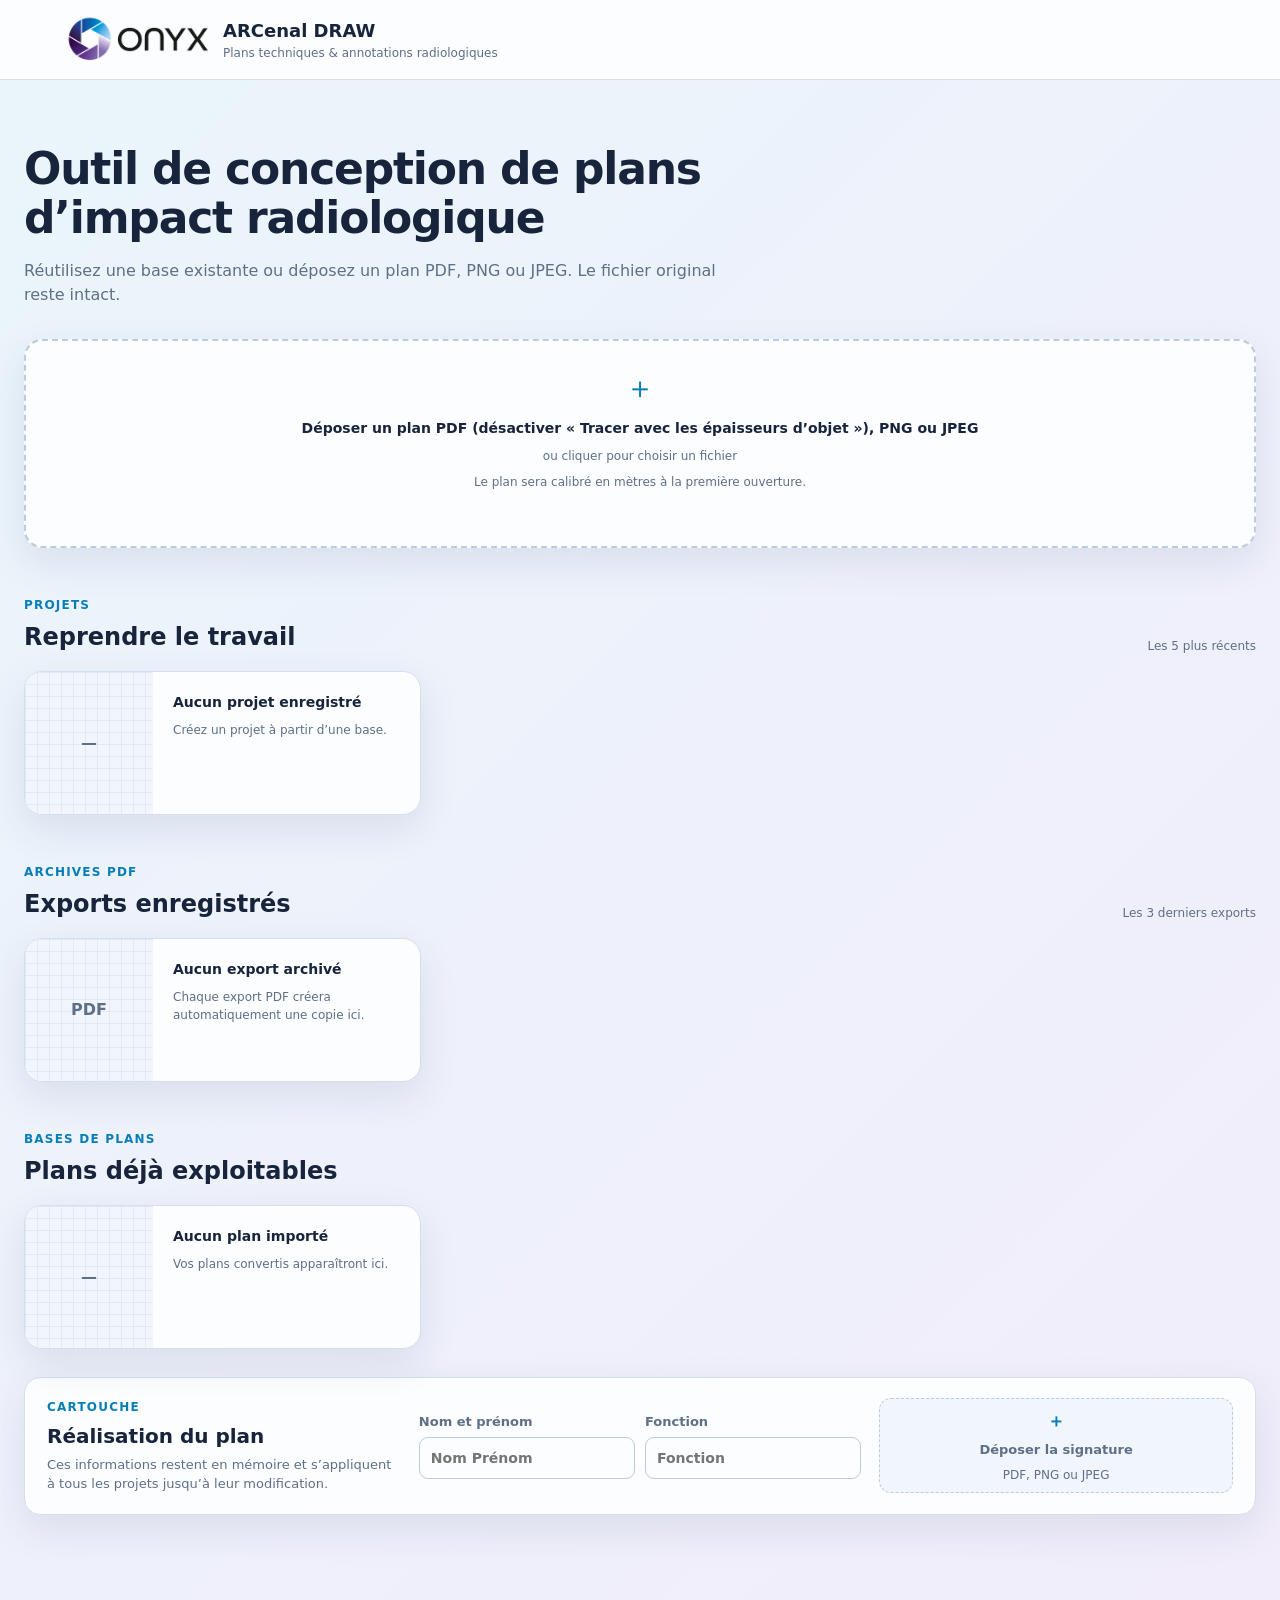
==== index.html @ e53725f5 "fix: make editor controls fully responsive" ====
<!doctype html>
<html lang="fr">
  <head>
    <meta charset="UTF-8" />
    <meta name="viewport" content="width=device-width, initial-scale=1" />
    <meta name="color-scheme" content="light dark" />
    <title>ARCenal DRAW — POC fonctionnel</title>
    <link rel="stylesheet" href="styles.css?v=0.9.12" />
    <style id="print-page-style">@page { size: A3 landscape; margin: 0; }</style>
  </head>
  <body>
    <section id="home-view" class="home-view">
      <header class="home-header">
        <img class="onyx-home-logo" src="assets/onyx-logo.png" alt="ONYX" />
        <div><strong>ARCenal DRAW</strong><span>Plans techniques &amp; annotations radiologiques</span></div>
      </header>
      <main class="home-content">
        <div class="home-intro">
          <h1>Outil de conception de plans d’impact radiologique</h1>
          <p>Réutilisez une base existante ou déposez un plan PDF, PNG ou JPEG. Le fichier original reste intact.</p>
        </div>
        <label class="drop-zone" id="drop-zone">
          <input id="plan-file" type="file" accept=".pdf,.png,.jpg,.jpeg,application/pdf,image/png,image/jpeg" hidden />
          <span class="drop-icon">＋</span>
          <strong>Déposer un plan PDF (désactiver « Tracer avec les épaisseurs d’objet »), PNG ou JPEG</strong>
          <span>ou cliquer pour choisir un fichier</span>
          <small>Le plan sera calibré en mètres à la première ouverture.</small>
          <div id="import-progress-wrap" class="import-progress" hidden>
            <progress id="import-progress" max="100" value="0"></progress>
            <span id="import-progress-label">Préparation…</span>
          </div>
          <output id="import-status" class="import-status" role="status" aria-live="polite"></output>
        </label>
        <section class="library-section">
          <div class="section-heading"><div><p class="eyebrow">PROJETS</p><h2>Reprendre le travail</h2></div><span>Les 5 plus récents</span></div>
          <div class="card-grid" id="recent-projects"></div>
        </section>
        <section class="library-section">
          <div class="section-heading"><div><p class="eyebrow">ARCHIVES PDF</p><h2>Exports enregistrés</h2></div><div class="library-tools"><span>Les 3 derniers exports</span><input id="archive-search" class="library-search" type="search" placeholder="Rechercher par nom ou date" aria-label="Rechercher un export par nom ou date" hidden /></div></div>
          <div id="export-archives"></div>
        </section>
        <section class="library-section">
          <div class="section-heading"><div><p class="eyebrow">BASES DE PLANS</p><h2>Plans déjà exploitables</h2></div></div>
          <div class="card-grid" id="exploitable-plans"><article class="plan-card"><div class="plan-thumb"><span>—</span></div><div class="plan-card-body"><strong>Aucun plan importé</strong><span>Vos plans convertis apparaîtront ici.</span></div></article></div>
        </section>
        <section class="home-author-card" aria-labelledby="home-author-title">
          <div><p class="eyebrow">CARTOUCHE</p><h2 id="home-author-title">Réalisation du plan</h2><p>Ces informations restent en mémoire et s’appliquent à tous les projets jusqu’à leur modification.</p></div>
          <div class="home-author-fields"><label>Nom et prénom<input id="author-name" type="text" placeholder="Nom Prénom" /></label><label>Fonction<input id="author-role" type="text" placeholder="Fonction" /></label></div>
          <label class="signature-drop" id="author-signature-drop"><input id="author-signature-file" type="file" accept=".pdf,.png,.jpg,.jpeg,application/pdf,image/png,image/jpeg" hidden /><span>＋</span><strong>Déposer la signature</strong><small>PDF, PNG ou JPEG</small></label>
          <div class="signature-file" id="author-signature-preview" hidden><span>✓</span><strong></strong><button type="button" data-remove-signature="author">Retirer</button></div>
        </section>
      </main>
    </section>

    <section id="editor-view" class="editor-view" hidden>
      <header class="app-header">
        <button class="icon-button" id="back-home" title="Retour à l'accueil" aria-label="Retour à l'accueil">←</button>
        <div class="project-heading"><strong id="project-name">Plan de balisage — U662</strong><span id="save-status">Enregistré</span></div>
        <div class="header-actions">
          <label>Orientation<select id="orientation-select"><option value="landscape">A3 paysage</option><option value="portrait">A3 portrait</option></select></label>
          <div class="zoom-field"><span>Zoom du plan</span><div class="zoom-control"><button id="zoom-out" type="button" aria-label="Réduire le zoom">−</button><input id="plan-zoom" type="range" min="1" max="50" step="0.5" value="1" /><button id="zoom-in" type="button" aria-label="Augmenter le zoom">+</button></div><output id="plan-zoom-value">1×</output></div>
          <button class="secondary" id="recalibrate-button">Calibrer</button>
          <button class="secondary" id="settings-button">⚙ Paramètres</button>
          <button class="primary" id="export-button">Export PDF</button>
        </div>
      </header>
      <main class="workspace">
        <nav class="toolbar" aria-label="Outils">
          <button class="tool active" data-tool="select" title="Sélection" aria-label="Outil Sélection"><span aria-hidden="true">↖</span><small>Sélection</small></button>
          <button class="tool" data-tool="multiselect" title="Sélection multiple par rectangle" aria-label="Sélectionner plusieurs points d’impact"><span aria-hidden="true">▧</span><small>Multiple</small></button>
          <button class="tool" data-tool="circle" title="Créer un point d’impact" aria-label="Créer un point d’impact"><span aria-hidden="true">◎</span><small>Impact</small></button>
          <button class="tool" data-tool="signal" title="Signalisation" aria-label="Placer un équipement de signalisation"><span aria-hidden="true">⚑</span><small>Signal</small></button>
          <button class="tool" data-tool="measure" title="Mesure" aria-label="Outil de mesure"><span aria-hidden="true">↔</span><small>Mesure</small></button>
          <button class="tool delete-tool" id="delete-selection" title="Supprimer la sélection" aria-label="Supprimer la sélection"><span aria-hidden="true">🗑</span><small>Supprimer</small></button>
        </nav>
        <section class="canvas-area" aria-label="Feuille de plan">
          <div class="sheet-frame" id="sheet-frame">
            <div id="pdf-layer" class="pdf-layer" aria-hidden="true" hidden><div id="pdf-surface" class="pdf-surface"></div></div>
            <svg id="sheet" xmlns="http://www.w3.org/2000/svg" viewBox="0 0 420 297" role="img" aria-label="Feuille A3 paysage">
              <defs>
                <clipPath id="impact-image-clip"><circle r="2" /></clipPath>
                <g id="impact-symbol">
                  <path d="M0-1.2C-1.2-1.9-1.8-3.3-1.5-4.5C.4-4.8 2.2-3.8 2.8-1.9C2.1-1.1 1.1-.6 0-1.2Z"/><path d="M1 .7C2.2.1 3.7.3 4.5 1.2C3.9 3 2.1 4.1.3 3.7C-.1 2.7.2 1.6 1 .7Z"/><path d="M-1 .7C-.2 1.6.1 2.7-.3 3.7C-2.1 4.1-3.9 3-4.5 1.2C-3.7.3-2.2.1-1 .7Z"/><circle r=".95"/><circle r=".34" fill="#ffd84a"/>
                </g>
              </defs>
              <rect id="sheet-background" width="420" height="297" fill="#fff"/>
              <rect id="sheet-margin" x="10" y="10" width="400" height="277" fill="none" stroke="#cbd2d7" stroke-width=".35"/>
              <g id="map-layer">
                <image id="plan-preview" x="0" y="0" width="420" height="297" preserveAspectRatio="xMidYMid meet" hidden />
                <g id="overzone-layer"></g><g id="zone-layer"></g><g id="impact-layer"></g><g id="signal-layer"></g><g id="measurement-layer"></g><g id="scale-layer"></g>
              </g>
              <g id="selection-box-layer"></g>
              <g id="title-block"></g>
            </svg>
            <form id="scale-distance-prompt" class="scale-distance-prompt" hidden>
              <label>Distance réelle <span><input id="real-distance" type="number" min="0.0001" step="any" value="10" inputmode="decimal" /> m</span></label>
              <div><button type="button" class="secondary" id="restart-calibration">Recommencer</button><button type="submit" class="primary">Valider</button></div>
            </form>
          </div>
          <div class="canvas-hint" id="canvas-hint">Sélectionnez un outil.</div>
        </section>
        <aside class="inspector">
          <section id="circle-panel" class="panel tool-panel" hidden>
            <p class="eyebrow">NOUVELLE ZONE</p><h2>Placer un point d’impact</h2><p>Choisissez l’intervention et le type de balisage, puis cliquez sur le point d’impact.</p>
            <div id="circle-interventions" class="radio-list"></div>
            <fieldset class="threshold-options"><legend>Type de balisage</legend><label><input type="radio" name="threshold" value="2.5" checked /> 2,5 µSv/h</label><label><input type="radio" name="threshold" value="25" /> 25 µSv sur 1 h</label><label><input type="radio" name="threshold" value="manual" /> Réglage manuel</label></fieldset>
            <label id="manual-radius-row" hidden>Rayon demandé par le client, en mètres<input id="manual-radius" type="number" min="0.1" step="0.1" value="20" /></label>
            <label class="check-row" id="circle-attenuation-row"><input id="circle-attenuation" type="checkbox" checked /> Atténuation 1/250</label>
            <div class="computed-radius">Rayon calculé <strong id="computed-radius">—</strong></div>
          </section>
          <section id="selection-panel" class="panel tool-panel">
            <p class="eyebrow">SÉLECTION</p><h2>Zones de balisage</h2><p id="selection-message">Cliquez sur les cercles pour les sélectionner.</p>
            <label id="reassign-zone-row" hidden>Attribuer à une société / équipe<select id="reassign-intervention"></select></label>
            <button class="wide-action" id="merge-button" disabled hidden>Fusionner les zones</button><button class="wide-action secondary-action" id="split-button" disabled hidden>Dissocier les zones</button>
          </section>
          <section id="signal-panel" class="panel tool-panel" hidden>
            <p class="eyebrow">SIGNALEMENT</p><h2>Placer un équipement</h2><p>Choisissez un symbole, puis cliquez sur le plan.</p>
            <div class="signal-picker" id="signal-picker">
              <button type="button" class="active" data-signal="roadblock"><img class="signal-preview" src="assets/panneau-interdiction.png" alt="" /><small>Panneau interdit</small></button>
              <button type="button" data-signal="beacon"><img class="signal-preview" src="assets/gyrophare-orange.png" alt="" /><small>Balisage flash</small></button>
              <button type="button" data-signal="barrier"><img class="signal-preview" src="assets/barriere-chantier.png" alt="" /><small>Barrière</small></button>
              <button type="button" data-signal="cone"><img class="signal-preview" src="assets/cone-signalisation.png" alt="" /><small>Cône</small></button>
            </div>
          </section>
          <dialog id="settings-dialog" class="settings-dialog">
          <section id="settings-panel" class="panel">
            <div class="settings-modal-header"><div><p class="eyebrow">PARAMÈTRES</p><h2>Document et affichage</h2></div><button id="settings-close" type="button" aria-label="Fermer les paramètres">✕ Fermer</button></div>
            <div class="settings-section">
              <div class="settings-section-heading"><span>01</span><div><h3>Document</h3><p>Format, apparence et lisibilité du plan.</p></div></div>
              <div class="settings-grid">
                <label>Apparence<select id="settings-theme"><option value="system">Système</option><option value="light">Clair</option><option value="dark">Sombre</option></select></label>
                <label>Orientation<select id="settings-orientation"><option value="landscape">A3 paysage</option><option value="portrait">A3 portrait</option></select></label>
                <label>Marge papier<input id="settings-margin" type="number" min="5" max="20" step="1" value="5" /></label>
                <label>Transparence des zones<select id="settings-opacity"><option value="0">0 %</option><option value="25">25 %</option><option value="50">50 %</option><option value="75">75 %</option></select></label>
                <label class="full">Zoom du plan — 1× à 50×<input id="settings-zoom" type="range" min="1" max="50" step="0.5" /></label>
                <label class="check-row full"><input id="settings-title-block" type="checkbox" checked /> Afficher le cartouche sur le plan et le PDF</label>
              </div>
              <div class="settings-actions"><button class="secondary" id="settings-recenter" type="button">Recentrer le plan</button><button class="secondary" id="settings-recalibrate" type="button">Calibrer</button></div>
              <p class="settings-calibration" id="settings-calibration-status"></p>
            </div>
            <div class="settings-section">
              <div class="settings-section-heading"><span>02</span><div><h3>Validation</h3><p>Ajoutez un visa au cartouche uniquement si nécessaire.</p></div></div>
              <label class="validator-toggle check-row"><input id="validator-enabled" type="checkbox" /> Ajouter un encas « Validé par »</label>
              <div id="validator-settings" hidden>
                <div class="settings-grid"><label>Nom et prénom<input id="validator-name" type="text" placeholder="Nom Prénom" /></label><label>Fonction<input id="validator-role" type="text" placeholder="Fonction" /></label></div>
                <label class="signature-drop" id="validator-signature-drop"><input id="validator-signature-file" type="file" accept=".pdf,.png,.jpg,.jpeg,application/pdf,image/png,image/jpeg" hidden /><span>＋</span><strong>Déposer la signature de validation</strong><small>PDF, PNG ou JPEG</small></label>
                <div class="signature-file" id="validator-signature-preview" hidden><span>✓</span><strong></strong><button type="button" data-remove-signature="validator">Retirer</button></div>
              </div>
            </div>
            <div class="settings-section">
              <div class="settings-section-heading"><span>03</span><div><h3>Client et logo</h3><p>Ces éléments apparaissent au-dessus du cartouche final.</p></div></div>
              <div class="settings-grid"><label class="full">Intitulé du client<input id="client-name" type="text" placeholder="Nom du client" /></label></div>
              <label class="logo-drop" id="logo-drop"><input id="logo-file" type="file" accept=".pdf,.png,.jpg,.jpeg,application/pdf,image/png,image/jpeg" hidden /><span>＋</span><strong>Déposer un PDF, PNG ou JPEG</strong><small>ou cliquer pour choisir</small></label>
              <div id="logo-preview" class="logo-preview" hidden><img alt="Aperçu du logo" /><div><strong id="logo-name"></strong><small id="logo-status"></small></div></div>
              <button class="wide-action secondary-action" id="remove-logo" type="button" disabled>Retirer le logo</button>
            </div>
          </section>
          </dialog>
          <section class="panel interventions-panel">
            <div class="panel-heading"><div><p class="eyebrow">CARTOUCHE</p><h2>Interventions</h2></div><div class="count-picker" id="count-picker" aria-label="Nombre d'interventions"></div></div>
            <p>Une couleur, une société et une source par intervention.</p><label class="plan-date-field">Date du plan<input id="plan-date" type="date" /></label><label class="plan-location-field">Localisation<input id="plan-location" type="text" placeholder="Localisation de l’intervention" /></label><div id="intervention-forms"></div>
          </section>
        </aside>
      </main>
      <footer class="status-bar"><span id="unit-status">Unité interne : mètre</span><span id="calibration-status">Échelle : 1 unité = 1 m</span><span>Feuille = PDF</span></footer>
    </section>

    <dialog id="calibration-intro-dialog" class="calibration-intro-dialog">
      <form method="dialog">
        <p class="eyebrow">ÉCHELLE DU PLAN</p><h2>Calibrage nécessaire</h2>
        <p>Avant de commencer, calibrez le plan à partir d’une distance connue.</p>
        <div class="dialog-actions"><button type="button" class="primary" id="start-calibration">Calibrer</button></div>
      </form>
    </dialog>
    <script src="app.js?v=0.9.12"></script>
  </body>
</html>
---- styles.css ----
:root{font-family:Inter,ui-sans-serif,system-ui,-apple-system,sans-serif;color:#17212b;background:#e7ebee;--blue:#166d9f;--line:#d5dde1;--muted:#667781}*{box-sizing:border-box}body{margin:0;min-width:780px;min-height:100vh}button,input,select{font:inherit}button{cursor:pointer}.eyebrow{margin:0 0 5px!important;color:#1774a8!important;font-size:10px!important;font-weight:800!important;letter-spacing:.11em}.primary,.secondary{padding:9px 13px;border:1px solid #b9c5cb;border-radius:5px;background:#fff;color:#273842;font-size:12px;font-weight:700}.primary{border-color:var(--blue);background:var(--blue);color:#fff}.home-view{min-height:100vh;background:linear-gradient(145deg,#f8fafb 0,#edf1f3 55%,#e2e8eb 100%)}.home-header{height:68px;display:flex;align-items:center;gap:11px;padding:0 5vw;border-bottom:1px solid #dbe2e6;background:#ffffffd9}.brand-mark{width:35px;height:35px;display:grid;place-items:center;border-radius:8px;background:#176f9f;color:#fff;font-size:20px;font-weight:800}.home-header>div:last-child{display:grid}.home-header strong{font-size:17px}.home-header span{color:var(--muted);font-size:11px}.home-content{width:min(1080px,90vw);margin:auto;padding:55px 0 80px}.home-intro{max-width:620px;margin-bottom:26px}.home-intro h1{margin:0;font-size:36px;letter-spacing:-1.1px}.home-intro>p:last-child{color:#61717a;font-size:15px}.drop-zone{min-height:132px;display:grid;place-items:center;align-content:center;gap:5px;border:1.5px dashed #88aec3;border-radius:10px;background:#fafdff;color:#23404f;transition:.15s}.drop-zone:hover,.drop-zone.dragging{border-color:#176f9f;background:#edf8fd}.drop-zone span,.drop-zone small{color:#72818a}.drop-icon{font-size:25px!important;color:#1774a8!important}.library-section{margin-top:36px}.section-heading{display:flex;justify-content:space-between;align-items:end;margin-bottom:12px}.section-heading h2{margin:0;font-size:19px}.section-heading>span{color:#77858d;font-size:11px}.card-grid{display:grid;grid-template-columns:repeat(3,1fr);gap:14px}.plan-card{display:grid;grid-template-columns:128px 1fr;min-height:116px;overflow:hidden;border:1px solid #d5dde1;border-radius:8px;background:#fff;box-shadow:0 2px 8px #50606c0d}.plan-thumb{display:grid;place-items:center;background-color:#edf1f3;background-image:linear-gradient(#c6cfd433 1px,transparent 1px),linear-gradient(90deg,#c6cfd433 1px,transparent 1px);background-size:12px 12px;color:#718089;font-weight:700}.thumb-d11{background-color:#f2f0ed}.plan-card-body{display:flex;flex-direction:column;align-items:start;gap:5px;padding:15px}.plan-card-body strong{font-size:13px}.plan-card-body span{color:#74828a;font-size:10px}.plan-card-body button{margin-top:auto;padding:5px 8px;border:0;border-radius:4px;background:#e6f2f8;color:#176f9f;font-size:10px;font-weight:750}
.editor-view{height:100vh;display:grid;grid-template-rows:62px 1fr 32px}.editor-view[hidden],.home-view[hidden]{display:none}.app-header{display:flex;align-items:center;gap:12px;padding:0 14px;border-bottom:1px solid var(--line);background:#fff}.icon-button{width:34px;height:34px;border:1px solid var(--line);border-radius:5px;background:#fff;color:#465862}.project-heading{display:grid;margin-right:auto}.project-heading strong{font-size:14px}.project-heading span{color:#71808a;font-size:10px}.header-actions{display:flex;align-items:center;gap:8px}.header-actions label{display:flex;align-items:center;gap:6px;color:#61717a;font-size:10px;font-weight:700}.header-actions select{padding:7px;border:1px solid #c8d1d6;border-radius:5px;background:#fff;color:#263843}.header-actions input[type=range]{width:90px}.header-actions output{width:38px}.workspace{min-height:0;display:grid;grid-template-columns:70px 1fr 306px}.toolbar{display:flex;flex-direction:column;gap:7px;padding:10px 7px;border-right:1px solid var(--line);background:#fff}.tool{height:54px;display:grid;place-items:center;align-content:center;gap:1px;border:1px solid transparent;border-radius:6px;background:transparent;color:#3b4d57}.tool span{font-size:21px}.tool small{font-size:9px}.tool:hover,.tool.active{border-color:#b8d5e6;background:#e6f3f9;color:#126a9c}.canvas-area{position:relative;overflow:auto;display:grid;place-items:center;padding:34px;background:#e3e8eb}.sheet-frame{--sheet-width:420mm;--sheet-height:297mm;width:min(100%,1050px);aspect-ratio:420/297;background:#fff;box-shadow:0 8px 28px #47586342;transform-origin:center}.sheet-frame.portrait{width:min(66%,700px);aspect-ratio:297/420}.sheet-frame svg{display:block;width:100%;height:100%}.canvas-hint{position:absolute;left:50%;bottom:12px;transform:translateX(-50%);padding:6px 11px;border-radius:20px;background:#263741e8;color:#fff;font-size:10px;pointer-events:none}.inspector{overflow:auto;border-left:1px solid var(--line);background:#fff}.panel{padding:17px;border-bottom:1px solid #dce3e7}.panel h2{margin:0 0 5px;font-size:16px}.panel p{margin:0 0 12px;color:#718089;font-size:11px;line-height:1.4}.panel label{display:grid;gap:4px;color:#52636d;font-size:10px;font-weight:700}.panel input[type=text],.panel input[type=number],.panel select{width:100%;min-width:0;padding:7px;border:1px solid #cbd4d9;border-radius:4px;background:#fff;color:#1f303a;font-size:11px}.panel fieldset{display:flex;gap:16px;margin:11px 0;padding:9px;border:1px solid #d4dce1;border-radius:5px}.panel legend{padding:0 4px;color:#5f7079;font-size:10px;font-weight:700}.panel fieldset label,.check-row{display:flex!important;align-items:center;gap:5px}.radio-list{display:grid;gap:5px}.radio-option{display:flex!important;grid-template-columns:16px 9px 1fr;align-items:center;gap:5px;padding:7px;border:1px solid #d9e0e4;border-radius:5px}.swatch{width:9px;height:9px;border-radius:50%}.computed-radius{display:flex;justify-content:space-between;margin-top:12px;padding:9px;border-radius:5px;background:#edf5f8;color:#49606d;font-size:11px}.wide-action{width:100%;margin-top:9px;padding:9px;border:1px solid var(--blue);border-radius:5px;background:var(--blue);color:#fff;font-size:11px;font-weight:800}.wide-action:disabled{cursor:not-allowed;border-color:#d1d8dc;background:#e7ebed;color:#8b979d}.secondary-action:not(:disabled){border-color:#aebbc2;background:#fff;color:#334751}.panel-heading{display:flex;justify-content:space-between;align-items:start}.count-picker{display:flex;gap:2px}.count-picker button{width:23px;height:23px;padding:0;border:1px solid #c9d2d7;background:#fff;color:#5f7079;font-size:10px}.count-picker button.active{border-color:#176f9f;background:#176f9f;color:#fff}.intervention-card{margin-top:9px;padding:10px;border:1px solid #d8dfe3;border-left:4px solid var(--intervention-color);border-radius:5px;background:#fbfcfc}.intervention-title{display:flex;justify-content:space-between;align-items:center;margin-bottom:8px;font-size:11px;font-weight:800}.intervention-grid{display:grid;grid-template-columns:1fr 1fr;gap:7px}.intervention-grid .full{grid-column:1/-1}.activity-row{display:grid;grid-template-columns:1fr 58px;gap:4px}.result-row{grid-column:1/-1;display:flex;justify-content:space-between;padding-top:6px;border-top:1px solid #e2e7ea;color:#62737c;font-size:9px}.status-bar{display:flex;align-items:center;justify-content:space-between;padding:0 14px;border-top:1px solid var(--line);background:#fff;color:#65757e;font-size:10px}.zone-circle{cursor:pointer;vector-effect:non-scaling-stroke}.zone-circle.selected,.merged-zone.selected{stroke:#073f5b!important;stroke-width:2.2!important;stroke-dasharray:3 1.5}.merged-zone{cursor:pointer;vector-effect:non-scaling-stroke}.impact-marker{pointer-events:none}.impact-marker circle{fill:#ffd84a;stroke:#17212b;stroke-width:.45}.impact-marker use{fill:#17212b}.zone-label{font-family:Arial,sans-serif;font-size:2.8px;font-weight:700;pointer-events:none}
.panel fieldset.threshold-options{display:grid;gap:7px}.delete-tool{border-color:#dbaeb2;background:#fff2f3;color:#a21f2b}.delete-tool:hover{border-color:#c5666e!important;background:#ffe3e5!important;color:#86131d!important}.delete-tool:disabled{opacity:.45;cursor:not-allowed}.plan-date-field{margin:10px 0}.signal-picker{display:grid;grid-template-columns:1fr 1fr;gap:7px}.signal-picker button{display:grid;place-items:center;gap:4px;min-height:68px;padding:7px;border:1px solid #d3dce1;border-radius:6px;background:#fff;color:#475963}.signal-picker button.active{border-color:#1774a8;background:#eaf5fa;color:#176f9f}.signal-picker small{font-size:9px}.signal-preview{width:30px;height:25px;display:grid;place-items:center;font-size:18px;font-weight:900}.roadblock-preview{border:4px solid #df3441;border-radius:50%;background:#fff;color:#df3441}.beacon-preview{border-radius:14px 14px 4px 4px;background:#ffad24;color:#fff}.barrier-preview{color:#e2444f;transform:skew(-8deg)}.cone-preview{color:#ef7d22}.signal-item{cursor:pointer;vector-effect:non-scaling-stroke}.signal-item .selection-ring{display:none;fill:none;stroke:#07577f;stroke-width:1.2;stroke-dasharray:2 1}.signal-item.selected .selection-ring{display:block}.canvas-area.panning{cursor:grabbing}.canvas-area.can-pan{cursor:grab}.settings-grid{display:grid;grid-template-columns:1fr 1fr;gap:9px}.settings-grid .full{grid-column:1/-1}.settings-actions{display:flex;gap:6px;margin:11px 0}.settings-actions button{flex:1;padding:7px}.settings-calibration{padding:8px;border-radius:5px;background:#edf5f8!important;color:#40606f!important}.settings-subtitle{margin-top:20px!important;padding-top:15px;border-top:1px solid #dce3e7}.signature-drop{min-height:66px;display:grid!important;place-items:center;align-content:center;gap:2px;margin-top:9px;padding:8px;border:1.5px dashed #a1b7c3;border-radius:6px;background:#f8fbfc;text-align:center}.signature-drop>span{color:#176f9f;font-size:18px}.signature-drop small{color:#77868e;font-weight:400}.signature-file{display:grid;grid-template-columns:20px 1fr auto;gap:6px;align-items:center;margin-top:7px;padding:7px;border:1px solid #d7dfe3;border-radius:5px;font-size:9px}.signature-file button{border:0;background:transparent;color:#9a2630;font-size:9px}.validator-toggle{margin-top:14px!important;padding:9px;border-radius:5px;background:#eef5f8}.logo-drop{min-height:95px;display:grid!important;place-items:center;align-content:center;gap:3px;margin-top:10px;padding:10px;border:1.5px dashed #91afbf;border-radius:7px;background:#f7fbfd;text-align:center}.logo-drop:hover,.logo-drop.dragging{border-color:#176f9f;background:#eaf6fb}.logo-drop>span{font-size:20px;color:#176f9f}.logo-drop small{color:#77868e;font-weight:400}.logo-preview{display:grid;grid-template-columns:74px 1fr;gap:9px;align-items:center;margin-top:10px;padding:8px;border:1px solid #d7dfe3;border-radius:6px}.logo-preview img{width:74px;height:45px;object-fit:contain;background:#f3f5f6}.logo-preview div{display:grid;gap:3px;min-width:0}.logo-preview strong{overflow:hidden;text-overflow:ellipsis;font-size:10px}.logo-preview small{color:#6e7d85;font-size:9px}#reassign-zone-row{margin:8px 0 12px;padding:9px;border-radius:5px;background:#edf5f8}.impact-marker{cursor:pointer;pointer-events:all}
dialog{width:min(500px,90vw);padding:0;border:0;border-radius:10px;box-shadow:0 18px 60px #1d2f3952}dialog::backdrop{background:#27394499}dialog form{padding:24px}dialog h2{margin:0 0 6px}dialog p{color:#687983;font-size:12px;line-height:1.45}dialog label{display:grid;gap:5px;margin-top:12px;color:#52636d;font-size:11px;font-weight:700}dialog input,dialog select{width:100%;padding:8px;border:1px solid #cbd4d9;border-radius:5px;background:#fff}.settings-dialog{width:min(720px,92vw);max-height:88vh;overflow:auto}.settings-dialog .panel{border:0;padding:22px}.settings-modal-header{position:sticky;top:-22px;z-index:2;display:flex;justify-content:space-between;align-items:start;margin:-22px -22px 18px;padding:18px 22px 14px;border-bottom:1px solid #dbe2e6;background:#fff}.settings-modal-header h2{margin:0}.settings-modal-header button{padding:7px 10px;border:1px solid #c7d0d5;border-radius:5px;background:#fff;color:#41545f;font-size:11px;font-weight:700}.form-row{display:grid;grid-template-columns:1fr 1fr;gap:10px}#calibration-result{display:block;margin-top:15px;padding:10px;border-radius:5px;background:#eef5f8;color:#315568;font-size:12px;font-weight:750}.dialog-actions{display:flex;justify-content:end;gap:8px;margin-top:20px}
@media(max-width:1100px){.card-grid{grid-template-columns:1fr 1fr}.workspace{grid-template-columns:58px minmax(420px,1fr) 270px}.header-actions label:nth-child(2){display:none}}@media print{@page{margin:0}body{min-width:0;background:#fff}.app-header,.toolbar,.inspector,.status-bar,.canvas-hint{display:none!important}.editor-view,.workspace,.canvas-area{display:block!important;height:auto;padding:0;margin:0;overflow:visible;background:#fff}.home-view{display:none!important}.sheet-frame,.sheet-frame.portrait{width:var(--sheet-width)!important;height:var(--sheet-height)!important;aspect-ratio:auto;box-shadow:none}.zone-circle.selected,.merged-zone.selected{stroke-dasharray:none}.sheet-frame svg{width:var(--sheet-width);height:var(--sheet-height)}}
.panel input[type=time]{width:100%;min-width:0;padding:7px;border:1px solid #cbd4d9;border-radius:4px;background:#fff;color:#1f303a;font-size:11px}.overzone-circle{cursor:pointer;pointer-events:stroke;vector-effect:non-scaling-stroke}.overzone-circle.selected{stroke:#073f5b!important;stroke-width:2.4!important}.overzone-toggle{margin-top:3px;padding:7px;border-radius:5px;background:#eef5f8}.overzone-settings{display:grid;grid-template-columns:1fr 1fr;gap:6px;padding:8px;border:1px solid #d7e1e6;border-radius:5px;background:#f5f9fa}.overzone-settings.disabled{opacity:.5}.overzone-settings input[type=color]{width:100%;height:31px;padding:2px;border:1px solid #cbd4d9;border-radius:4px;background:#fff}
.measurement-item{cursor:pointer;pointer-events:all}.measurement-item>line{stroke:#164f6b;stroke-width:.9;vector-effect:non-scaling-stroke}.measurement-end{fill:#fff;stroke:#164f6b;stroke-width:.65;vector-effect:non-scaling-stroke}.measurement-label{pointer-events:none}.measurement-label rect{fill:#fff;stroke:#164f6b;stroke-width:.35}.measurement-label text{fill:#173c4e;font-family:Arial,sans-serif;font-size:3.2px;font-weight:700;text-anchor:middle}.measurement-item.selected>line,.measurement-item.selected>.measurement-end{stroke:#e2444f;stroke-width:1.6}.measurement-anchor{fill:#fff;stroke:#e2444f;stroke-width:.8;vector-effect:non-scaling-stroke;pointer-events:none}

/* Thème Gratitude amélioré — façade ARCenal */
:root{
  --arc-background:#eaf5fb;--arc-background-tint:#f1edfa;--arc-surface:#fbfdff;--arc-surface-secondary:#f1f6fc;
  --arc-text:#17243b;--arc-text-secondary:#5f6f87;--arc-border:#d4deec;--arc-input:#bccbe0;
  --arc-primary:#087eb8;--arc-primary-hover:#11689d;--arc-primary-text:#fff;--arc-success:#26705d;
  --arc-warning:#a86b20;--arc-error:#9d3d4a;--arc-focus:#513399;
  --arc-shadow-card:0 14px 38px rgb(35 62 105 / 10%);--arc-shadow-hover:0 20px 46px rgb(56 42 111 / 16%);
  --arc-font-ui:Inter,ui-sans-serif,system-ui,-apple-system,sans-serif;--arc-font-display:var(--arc-font-ui);
  --blue:var(--arc-primary);--line:var(--arc-border);--muted:var(--arc-text-secondary);
  font-family:var(--arc-font-ui);color:var(--arc-text);background:var(--arc-background)
}
[hidden]{display:none!important}
:root[data-theme="dark"]{
  --arc-background:#111b2a;--arc-background-tint:#201735;--arc-surface:#192438;--arc-surface-secondary:#222f47;
  --arc-text:#f4f7fc;--arc-text-secondary:#b3bfd2;--arc-border:#35445d;--arc-input:#4b5b76;
  --arc-primary:#41a8d8;--arc-primary-hover:#65b9df;--arc-primary-text:#101927;--arc-success:#5aae91;
  --arc-warning:#e9b85d;--arc-error:#ef8069;--arc-focus:#a88ce8;
  --arc-shadow-card:0 14px 38px rgb(0 0 0 / 22%);--arc-shadow-hover:0 20px 46px rgb(0 0 0 / 30%)
}
@media(prefers-color-scheme:dark){
  :root:not([data-theme="light"]){
    --arc-background:#111b2a;--arc-background-tint:#201735;--arc-surface:#192438;--arc-surface-secondary:#222f47;
    --arc-text:#f4f7fc;--arc-text-secondary:#b3bfd2;--arc-border:#35445d;--arc-input:#4b5b76;
    --arc-primary:#41a8d8;--arc-primary-hover:#65b9df;--arc-primary-text:#101927;--arc-success:#5aae91;
    --arc-warning:#e9b85d;--arc-error:#ef8069;--arc-focus:#a88ce8;
    --arc-shadow-card:0 14px 38px rgb(0 0 0 / 22%);--arc-shadow-hover:0 20px 46px rgb(0 0 0 / 30%)
  }
}
body{min-width:0;color:var(--arc-text);background:linear-gradient(135deg,var(--arc-background) 0%,var(--arc-background-tint) 100%);font-size:16px;line-height:1.5}
button,input,select{color:var(--arc-text)}
button,input,select,label{font-size:14px}
button:focus-visible,input:focus-visible,select:focus-visible,label:focus-within,.tool:focus-visible{outline:2px solid var(--arc-focus);outline-offset:2px}
.home-view{background:linear-gradient(135deg,var(--arc-background) 0%,var(--arc-background-tint) 100%)}
.home-header,.app-header,.toolbar,.inspector,.status-bar{color:var(--arc-text);border-color:var(--arc-border);background:var(--arc-surface)}
.home-header{height:80px;padding:0 max(24px,5vw)}
.onyx-home-logo{display:block;width:148px;height:52px;object-fit:contain;object-position:left center}
.brand-mark{width:44px;height:44px;border-radius:12px;background:var(--arc-primary);color:var(--arc-primary-text);box-shadow:var(--arc-shadow-card)}
.home-header strong{font-size:18px}.home-header span,.project-heading span,.section-heading>span,.plan-card-body span{color:var(--arc-text-secondary);font-size:12px}
.home-content{width:min(1240px,calc(100% - 48px));padding:64px 0 88px}
.home-intro{max-width:720px;margin-bottom:32px}.home-intro h1{font-family:var(--arc-font-display);font-size:clamp(34px,4vw,44px);line-height:1.12;letter-spacing:-1.2px}.home-intro>p:last-child{color:var(--arc-text-secondary);font-size:16px}
.eyebrow{color:var(--arc-primary)!important;font-size:12px!important;letter-spacing:.1em}
.drop-zone{min-height:168px;gap:8px;padding:24px;border:2px dashed var(--arc-input);border-radius:18px;background:var(--arc-surface);color:var(--arc-text);box-shadow:var(--arc-shadow-card);transition:border-color 180ms ease,box-shadow 180ms ease,transform 180ms ease}
.drop-zone:hover,.drop-zone.dragging{border-color:var(--arc-primary);background:var(--arc-surface-secondary);box-shadow:var(--arc-shadow-hover);transform:translateY(-2px)}
.drop-zone span,.drop-zone small{color:var(--arc-text-secondary);font-size:12px}.drop-icon{color:var(--arc-primary)!important;font-size:30px!important}
.import-status{min-height:18px;margin-top:5px;color:var(--arc-text-secondary);font-size:12px;font-weight:700}.import-status[data-state="busy"]{color:var(--arc-primary)}.import-status[data-state="error"]{padding:7px 11px;border-radius:8px;background:#fff0f0;color:#a52b32}.import-status[data-state="success"]{color:#247548}
.sheet-frame{position:relative;overflow:hidden}.sheet-frame>svg{position:relative;z-index:2}.pdf-layer{position:absolute;inset:0;z-index:1;overflow:hidden;pointer-events:none}.pdf-surface{position:absolute;inset:0;transform-origin:0 0;will-change:transform}.pdf-layer canvas{position:absolute;display:block;background:#fff}
.library-section{margin-top:48px}.section-heading{margin-bottom:16px}.section-heading h2{font-size:24px}
.card-grid{gap:20px}.plan-card{min-height:144px;border-color:var(--arc-border);border-radius:18px;background:var(--arc-surface);box-shadow:var(--arc-shadow-card);transition:transform 180ms ease,box-shadow 180ms ease}.plan-card:hover{transform:translateY(-2px);box-shadow:var(--arc-shadow-hover)}
.plan-thumb{color:var(--arc-text-secondary);background-color:var(--arc-surface-secondary);background-image:linear-gradient(color-mix(in srgb,var(--arc-border) 55%,transparent) 1px,transparent 1px),linear-gradient(90deg,color-mix(in srgb,var(--arc-border) 55%,transparent) 1px,transparent 1px)}
.plan-card-body{gap:8px;padding:20px}.plan-card-body strong{font-size:14px}.plan-card-body button{min-height:44px;padding:10px 14px;border:1px solid var(--arc-primary);border-radius:10px;background:var(--arc-primary);color:var(--arc-primary-text);font-size:14px}.plan-card-body button:hover{background:var(--arc-primary-hover)}
.editor-view{grid-template-rows:76px 1fr 40px;background:var(--arc-background)}.app-header{gap:16px;padding:0 20px}.project-heading strong{font-size:16px}.project-heading span{color:var(--arc-success)}
.icon-button,.primary,.secondary{min-height:44px;padding:10px 14px;border:1px solid var(--arc-border);border-radius:11px;background:var(--arc-surface);color:var(--arc-text);font-size:14px;font-weight:700}.icon-button{width:44px;padding:0}.primary{border-color:var(--arc-primary);background:var(--arc-primary);color:var(--arc-primary-text)}.primary:hover{background:var(--arc-primary-hover)}
.header-actions{gap:10px}.header-actions label{color:var(--arc-text-secondary);font-size:12px}.header-actions select{min-height:44px;padding:9px 12px;border-color:var(--arc-input);border-radius:10px;background:var(--arc-surface);color:var(--arc-text);font-size:14px}
.workspace{grid-template-columns:88px minmax(440px,1fr) 360px;gap:16px;padding:16px;min-height:0}.toolbar,.inspector{border:1px solid var(--arc-border);border-radius:16px;box-shadow:var(--arc-shadow-card)}.toolbar{gap:8px;padding:10px}.tool{min-height:64px;height:auto;border-radius:12px;color:var(--arc-text-secondary)}.tool small{font-size:12px}.tool:hover,.tool.active{border-color:var(--arc-primary);background:var(--arc-surface-secondary);color:var(--arc-primary)}
.delete-tool{margin-top:auto;border-color:color-mix(in srgb,var(--arc-error) 35%,var(--arc-border));background:var(--arc-surface);color:var(--arc-error)}.delete-tool:hover{border-color:var(--arc-error)!important;background:var(--arc-surface-secondary)!important;color:var(--arc-error)!important}
.canvas-area{border:1px solid var(--arc-border);border-radius:16px;background:color-mix(in srgb,var(--arc-background-tint) 70%,var(--arc-border));box-shadow:inset 0 1px 0 rgb(255 255 255 / 35%)}.sheet-frame{box-shadow:var(--arc-shadow-hover)}.canvas-hint{bottom:16px;padding:8px 14px;border-radius:999px;background:var(--arc-text);color:var(--arc-surface);font-size:12px}
.inspector{background:var(--arc-surface)}.panel{padding:24px;border-color:var(--arc-border)}.panel h2{font-size:20px}.panel p{color:var(--arc-text-secondary);font-size:14px}.panel label{gap:6px;color:var(--arc-text-secondary);font-size:14px}
.panel input[type=text],.panel input[type=number],.panel input[type=time],.panel input[type=date],.panel select{min-height:44px;padding:10px 12px;border-color:var(--arc-input);border-radius:10px;background:var(--arc-surface);color:var(--arc-text);font-size:14px}
.panel fieldset{gap:12px;padding:14px;border-color:var(--arc-border);border-radius:12px}.panel legend{color:var(--arc-text-secondary);font-size:12px}.radio-option{min-height:44px;padding:10px;border-color:var(--arc-border);border-radius:10px}.computed-radius,.settings-calibration,#reassign-zone-row,.validator-toggle,.overzone-toggle{padding:12px;border-radius:10px;background:var(--arc-surface-secondary)!important;color:var(--arc-text)!important;font-size:14px}
.wide-action{min-height:44px;padding:10px 14px;border-color:var(--arc-primary);border-radius:10px;background:var(--arc-primary);color:var(--arc-primary-text);font-size:14px}.wide-action:not(:disabled):hover{background:var(--arc-primary-hover)}.wide-action:disabled{border-color:var(--arc-border);background:var(--arc-surface-secondary);color:var(--arc-text-secondary)}.secondary-action:not(:disabled){border-color:var(--arc-border);background:var(--arc-surface);color:var(--arc-text)}
.count-picker{gap:4px}.count-picker button{width:36px;height:36px;border-color:var(--arc-border);border-radius:9px;background:var(--arc-surface);color:var(--arc-text-secondary);font-size:12px}.count-picker button.active{border-color:var(--arc-primary);background:var(--arc-primary);color:var(--arc-primary-text)}
.intervention-card{margin-top:16px;padding:16px;border-color:var(--arc-border);border-left-color:var(--intervention-color);border-radius:14px;background:var(--arc-surface-secondary)}.intervention-title{font-size:14px}.result-row{border-color:var(--arc-border);color:var(--arc-text-secondary);font-size:12px}.overzone-settings{gap:10px;padding:12px;border-color:var(--arc-border);border-radius:10px;background:var(--arc-surface)}
.signal-picker{gap:10px}.signal-picker button{min-height:82px;border-color:var(--arc-border);border-radius:12px;background:var(--arc-surface);color:var(--arc-text);font-size:14px}.signal-picker button.active{border-color:var(--arc-primary);background:var(--arc-surface-secondary);color:var(--arc-primary)}.signal-picker small{font-size:12px}
.status-bar{padding:0 20px;color:var(--arc-text-secondary);font-size:12px}
dialog{color:var(--arc-text);background:var(--arc-surface);border:1px solid var(--arc-border);border-radius:18px;box-shadow:var(--arc-shadow-hover)}dialog::backdrop{background:rgb(31 41 55 / 58%)}dialog p{color:var(--arc-text-secondary);font-size:14px}dialog label{color:var(--arc-text-secondary);font-size:14px}dialog input,dialog select{min-height:44px;border-color:var(--arc-input);border-radius:10px;background:var(--arc-surface);color:var(--arc-text);font-size:14px}.settings-modal-header{border-color:var(--arc-border);background:var(--arc-surface)}.settings-modal-header button{min-height:44px;border-color:var(--arc-border);border-radius:10px;background:var(--arc-surface);color:var(--arc-text);font-size:14px}.settings-subtitle{border-color:var(--arc-border)}
.signature-drop,.logo-drop{min-height:96px;border-color:var(--arc-input);border-radius:12px;background:var(--arc-surface-secondary)}.signature-drop>span,.logo-drop>span{color:var(--arc-primary)}.signature-drop small,.logo-drop small,.logo-preview small{color:var(--arc-text-secondary);font-size:12px}.signature-file,.logo-preview{padding:12px;border-color:var(--arc-border);border-radius:10px;background:var(--arc-surface-secondary);font-size:12px}.signature-file button,.logo-preview strong{font-size:12px}
@media(max-width:1180px){.workspace{grid-template-columns:80px minmax(420px,1fr) 320px;gap:10px;padding:10px}.zoom-field,#recalibrate-button{display:none}.panel{padding:18px}.card-grid{grid-template-columns:1fr 1fr}}
@media(max-width:900px){.editor-view{height:auto;min-height:100vh}.app-header{position:sticky;top:0;z-index:5;flex-wrap:wrap;height:auto;min-height:76px;padding:10px 16px}.project-heading{min-width:180px}.header-actions{margin-left:auto}.header-actions label{display:none}.workspace{display:grid;grid-template-columns:1fr;grid-template-areas:"tools" "canvas" "panel"}.toolbar{grid-area:tools;position:sticky;top:76px;z-index:4;flex-direction:row;overflow-x:auto}.tool{min-width:76px;min-height:56px}.delete-tool{margin:0 0 0 auto}.canvas-area{grid-area:canvas;min-height:62vh;padding:20px}.inspector{grid-area:panel;overflow:visible}.status-bar{display:none}.card-grid{grid-template-columns:1fr}}
@media(max-width:600px){.home-content{width:calc(100% - 32px);padding:40px 0 64px}.home-header{padding:0 16px}.home-intro h1{font-size:34px}.section-heading{align-items:start;flex-direction:column}.plan-card{grid-template-columns:92px 1fr}.header-actions .secondary{display:none}.workspace{padding:8px}.canvas-area{padding:10px}.settings-grid,.intervention-grid,.overzone-settings,.form-row{grid-template-columns:1fr}.settings-grid .full,.intervention-grid .full{grid-column:auto}}
.library-tools{display:flex;align-items:center;gap:12px}.library-tools>span{color:var(--arc-text-secondary,#667781);font-size:12px}.library-search{width:240px;padding:9px 11px;border:1px solid var(--arc-border,#d5dde1);border-radius:9px;background:var(--arc-surface,#fff);color:inherit}.archive-date-group{margin-top:22px}.archive-date-group:first-child{margin-top:0}.archive-date-group h3{margin:0 0 11px;color:var(--arc-text-secondary,#667781);font-size:13px;text-transform:capitalize}.empty-search{color:var(--arc-text-secondary,#667781)}
.card-actions{display:flex;gap:7px;margin-top:auto}.plan-card-body .card-actions button{margin-top:0}.plan-card-body .danger-action{background:#fff0ef;color:#a93333}
.zoom-field{display:flex;align-items:center;gap:6px;color:var(--arc-text-secondary,#61717a);font-size:12px;font-weight:700}.zoom-control{display:flex;align-items:center;gap:5px}.zoom-control button{width:28px;height:28px;padding:0;border:1px solid var(--arc-input,#c8d1d6);border-radius:7px;background:var(--arc-surface,#fff);color:var(--arc-text,#263843);font-size:18px;line-height:1}.zoom-control button:hover{border-color:var(--blue);color:var(--blue)}
.scale-guide-line{stroke:#e2444f;stroke-width:.8;stroke-dasharray:3 1.5;vector-effect:non-scaling-stroke;pointer-events:none}.scale-guide-cross{stroke:#e2444f;stroke-width:.8;vector-effect:non-scaling-stroke;pointer-events:none}.scale-guide-cross line{vector-effect:non-scaling-stroke}.canvas-area.scale-setting,.canvas-area.scale-setting *{cursor:url("data:image/svg+xml,%3Csvg xmlns='http://www.w3.org/2000/svg' width='16' height='16' viewBox='0 0 16 16'%3E%3Cpath d='M8 4v8M4 8h8' fill='none' stroke='%23e2444f' stroke-width='2'/%3E%3Ccircle cx='8' cy='8' r='1' fill='%23fff' stroke='%23e2444f' stroke-width='1'/%3E%3C/svg%3E") 8 8,crosshair!important}
.scale-distance-prompt{position:absolute;z-index:4;display:grid;gap:7px;width:210px;padding:10px;border:1px solid var(--arc-border);border-radius:11px;background:var(--arc-surface);box-shadow:var(--arc-shadow-hover);transform:translate(-50%,-115%);cursor:default!important}.scale-distance-prompt[hidden]{display:none}.scale-distance-prompt label{display:flex;align-items:center;justify-content:space-between;gap:8px;color:var(--arc-text);font-size:12px;font-weight:700}.scale-distance-prompt label span{display:flex;align-items:center;gap:4px}.scale-distance-prompt input{width:76px;min-height:34px;padding:5px 7px;border:1px solid var(--arc-input);border-radius:7px}.scale-distance-prompt>div{display:flex;justify-content:flex-end;gap:6px}.scale-distance-prompt button{min-height:32px;padding:5px 9px;border-radius:7px;font-size:11px}.calibration-intro-dialog{width:min(440px,92vw)}
.canvas-area.scale-setting .scale-distance-prompt,.canvas-area.scale-setting .scale-distance-prompt *{cursor:auto!important}
@media(prefers-reduced-motion:reduce){*,*::before,*::after{scroll-behavior:auto!important;transition-duration:.01ms!important;animation-duration:.01ms!important;animation-iteration-count:1!important}}
@media print{:root,:root[data-theme="dark"]{--arc-background:#fff;--arc-surface:#fff;--arc-text:#111}.workspace{padding:0}.sheet-frame{box-shadow:none}}
@media(min-width:901px){.workspace{grid-template-columns:72px minmax(0,1fr) 340px;gap:8px;padding:8px}.toolbar{padding:6px}.tool{min-height:58px}.canvas-area{padding:12px}.sheet-frame{width:min(100%,1180px)}.sheet-frame.portrait{width:min(72%,760px)}}
.plan-location-field{margin:0 0 16px}
.import-progress{width:min(520px,90%);display:grid;gap:5px;margin-top:5px;text-align:center}.import-progress progress{width:100%;height:9px;accent-color:var(--arc-primary)}.import-progress span{font-size:12px;font-weight:700}
@media(min-width:901px){.editor-view{grid-template-rows:58px minmax(0,1fr) 28px}.app-header{padding:0 10px}.workspace{grid-template-columns:64px minmax(0,1fr) 320px;gap:0;padding:0}.toolbar,.inspector,.canvas-area{border-radius:0;box-shadow:none}.toolbar{padding:4px}.tool{min-height:52px}.canvas-area{padding:4px}.sheet-frame{width:min(calc(100% - 8px),calc((100vh - 94px) * 1.4142));max-height:calc(100vh - 94px)}.sheet-frame.portrait{width:min(calc(100% - 8px),calc((100vh - 94px) * .7071));max-height:calc(100vh - 94px)}.status-bar{padding:0 10px}.panel{padding:16px}}
.project-heading,.header-actions,.canvas-area,.inspector{min-width:0}.project-heading strong{overflow:hidden;text-overflow:ellipsis;white-space:nowrap}.toolbar,.inspector{min-height:0}.toolbar{overflow-y:auto}.canvas-area{min-height:0}.header-actions{flex-shrink:1}.zoom-field output{min-width:32px}
.intervention-delete{margin-top:2px;padding:7px;border:1px solid #c98085;border-radius:5px;background:#fff5f5;color:#9b252e;font-size:9px;font-weight:700;cursor:pointer}.intervention-delete:hover{border-color:#a72c35;background:#ffe7e8}
.home-author-card{display:grid;grid-template-columns:minmax(220px,.8fr) minmax(300px,1fr) minmax(230px,.8fr);gap:18px;align-items:center;margin-top:28px;padding:20px 22px;border:1px solid var(--arc-border);border-radius:16px;background:var(--arc-surface);box-shadow:var(--arc-shadow-card)}.home-author-card h2{margin:0 0 4px;font-size:20px}.home-author-card p{margin:0;color:var(--arc-text-secondary);font-size:13px}.home-author-fields{display:grid;grid-template-columns:1fr 1fr;gap:10px}.home-author-card label{display:grid;gap:6px;color:var(--arc-text-secondary);font-size:13px;font-weight:700}.home-author-card input[type=text]{min-width:0;min-height:42px;padding:9px 11px;border:1px solid var(--arc-input);border-radius:9px;background:var(--arc-surface);color:var(--arc-text)}.home-author-card .signature-drop{min-height:74px;margin:0}.home-author-card .signature-file{grid-column:3;margin:0}
.canvas-area.box-selecting,.canvas-area.box-selecting *{cursor:crosshair!important}.impact-selection-box{fill:rgb(23 116 168 / 12%);stroke:#1774a8;stroke-width:.7;stroke-dasharray:3 1.5;vector-effect:non-scaling-stroke;pointer-events:none}
@media(max-width:900px){.home-author-card{grid-template-columns:1fr}.home-author-card .signature-file{grid-column:auto}.home-author-fields{grid-template-columns:1fr 1fr}}
@media(max-width:600px){.home-author-fields{grid-template-columns:1fr}}
@media(min-width:901px) and (max-width:1250px){.workspace{grid-template-columns:60px minmax(0,1fr) minmax(270px,300px)}.app-header{gap:8px}.header-actions{gap:6px}.header-actions button{padding-inline:9px}.project-heading{max-width:220px}.tool{min-height:48px}.panel{padding:14px}}
@media(min-width:901px) and (max-height:700px){.tool{min-height:42px;padding-block:3px}.tool span{font-size:18px}.tool small{font-size:10px}.toolbar{gap:3px}.panel{padding-block:12px}}
.count-picker{flex-wrap:wrap;justify-content:flex-end;max-width:200px}
.count-picker{display:grid;justify-items:end;gap:5px}.count-label{color:var(--arc-text-secondary);font-size:12px;font-weight:700}.count-stepper{display:grid;grid-template-columns:36px 52px 36px;gap:4px}.count-picker .count-stepper button{width:36px;height:36px}.count-picker .count-stepper button:disabled{opacity:.45;cursor:not-allowed}.panel .count-picker input#intervention-count{width:52px;min-height:36px;height:36px;padding:4px;text-align:center;font-weight:800}.wide-action[hidden]{display:none}
.signal-picker img.signal-preview{width:38px;height:38px;object-fit:contain;transform:none}
.inspector{scrollbar-gutter:stable;overscroll-behavior:contain}.interventions-panel,.intervention-card,.intervention-grid,.intervention-grid>label,.activity-row{min-width:0}.intervention-grid{grid-template-columns:minmax(0,1fr) minmax(0,1fr);gap:12px}.activity-row{grid-template-columns:minmax(0,1fr) 72px;gap:7px}.activity-row input,.activity-row select{min-width:0}.intervention-title input[type=color]{flex:0 0 44px;width:44px;height:38px}.result-row{gap:12px;flex-wrap:wrap}.plan-date-field,.plan-location-field{width:100%}
.settings-dialog{width:min(820px,calc(100vw - 32px));max-height:min(900px,92vh)}.settings-dialog .panel{padding:24px}.settings-modal-header{top:-24px;margin:-24px -24px 20px;padding:18px 24px}.settings-section{margin-top:16px;padding:18px;border:1px solid var(--arc-border);border-radius:14px;background:linear-gradient(145deg,var(--arc-surface) 0%,var(--arc-surface-secondary) 100%)}.settings-section:first-of-type{margin-top:0}.settings-section-heading{display:flex;align-items:flex-start;gap:12px;margin-bottom:16px}.settings-section-heading>span{display:grid;flex:0 0 34px;width:34px;height:34px;place-items:center;border-radius:10px;background:linear-gradient(135deg,var(--arc-primary),#5b3ba4);color:#fff;font-size:11px;font-weight:800}.settings-section-heading h3{margin:0;color:var(--arc-text);font-size:16px}.settings-section-heading p{margin:2px 0 0;font-size:12px}.settings-section .settings-grid{gap:12px 14px}.settings-section .validator-toggle{margin:0!important}.settings-section .logo-drop{margin-top:12px}
@media(min-width:901px) and (max-width:1250px){.workspace{grid-template-columns:60px minmax(0,1fr) 320px}.intervention-grid{grid-template-columns:1fr}.intervention-grid .full{grid-column:auto}}
@media(max-width:700px){.onyx-home-logo{width:120px;height:44px}.home-header>div:last-child span{display:none}.settings-dialog{width:calc(100vw - 16px);max-height:94vh}.settings-dialog .panel{padding:16px}.settings-modal-header{top:-16px;margin:-16px -16px 16px;padding:14px 16px}.settings-section{padding:14px}.settings-section-heading{gap:9px}.settings-actions{flex-direction:column}.settings-actions button{width:100%}}
.inspector{container-type:inline-size;container-name:inspector}.activity-row input[type=number]{appearance:textfield;-moz-appearance:textfield}.activity-row input[type=number]::-webkit-inner-spin-button,.activity-row input[type=number]::-webkit-outer-spin-button{margin:0}.intervention-card input,.intervention-card select{max-width:100%}
@container inspector (max-width:360px){.intervention-grid{grid-template-columns:minmax(0,1fr)}.intervention-grid .full{grid-column:auto}.activity-row{grid-template-columns:minmax(120px,1fr) minmax(76px,88px)}.result-row{display:grid;grid-template-columns:1fr}.intervention-card{padding:14px}.overzone-settings{grid-template-columns:1fr}}
@container inspector (max-width:285px){.activity-row{grid-template-columns:1fr}.activity-row select{width:100%}.count-picker{max-width:150px}.panel-heading{gap:10px;flex-direction:column}.count-picker{justify-items:start}}
@media(max-width:1050px){.app-header{gap:8px}.project-heading{flex:1 1 180px}.header-actions{flex:1 1 auto;justify-content:flex-end}.header-actions .primary,.header-actions .secondary{white-space:nowrap}.workspace{min-width:0}}
@media(max-width:900px){.workspace{grid-template-columns:minmax(0,1fr)}.canvas-area,.inspector,.toolbar{width:100%;max-width:100%}.inspector{max-height:none}.sheet-frame{max-width:100%}}
@media(max-width:600px){.app-header{align-items:center}.project-heading{max-width:calc(100% - 58px);min-width:0}.header-actions{width:100%;justify-content:stretch;margin:0}.header-actions #settings-button,.header-actions #export-button{display:inline-flex;flex:1;justify-content:center}.header-actions #recalibrate-button{display:none}.toolbar{top:116px}.tool{min-width:68px}.home-intro h1{font-size:clamp(30px,10vw,38px);line-height:1.1}.drop-zone{padding:20px 14px;text-align:center}.home-content{width:calc(100% - 24px)}.home-author-fields{grid-template-columns:1fr}.library-tools{width:100%;align-items:stretch;flex-direction:column}.library-search{width:100%}}
@media print{@page{margin:0}html,body{width:var(--sheet-width);height:var(--sheet-height);margin:0!important;padding:0!important;overflow:hidden!important;background:#fff!important}.home-view,.app-header,.toolbar,.inspector,.status-bar,.canvas-hint,dialog{display:none!important}.editor-view{position:fixed!important;inset:0!important;display:block!important;width:var(--sheet-width)!important;height:var(--sheet-height)!important;margin:0!important;padding:0!important;overflow:hidden!important}.workspace,.canvas-area{display:block!important;width:var(--sheet-width)!important;height:var(--sheet-height)!important;margin:0!important;padding:0!important;border:0!important;overflow:hidden!important}.sheet-frame,.sheet-frame.portrait{display:block!important;width:var(--sheet-width)!important;height:var(--sheet-height)!important;max-width:none!important;max-height:none!important;margin:0!important;padding:0!important;break-before:avoid!important;break-after:avoid!important;break-inside:avoid!important;page-break-before:avoid!important;page-break-after:avoid!important;page-break-inside:avoid!important;box-shadow:none!important}.sheet-frame svg{display:block!important;width:100%!important;height:100%!important}}
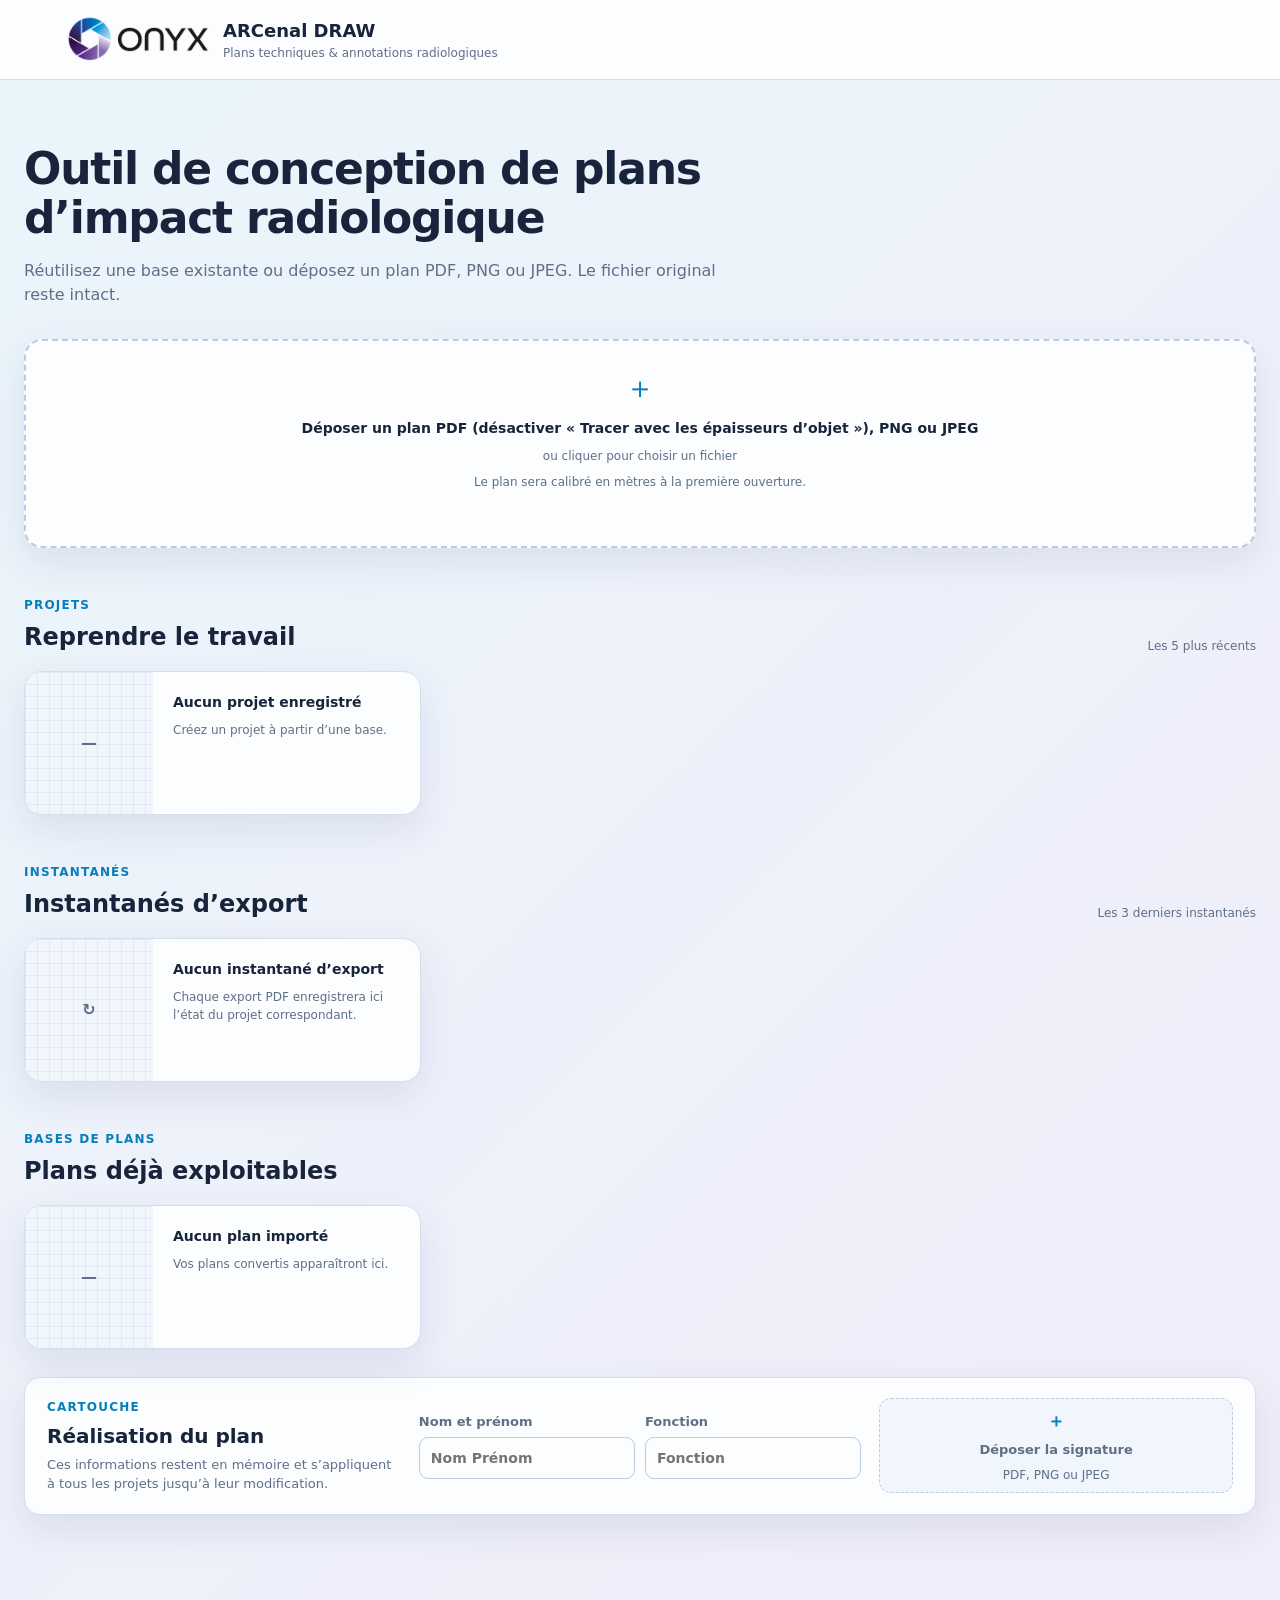
==== commit 5bd19b5e: "fix: harden final release and export snapshots" ====
--- a/index.html
+++ b/index.html
@@ -4,8 +4,8 @@
     <meta charset="UTF-8" />
     <meta name="viewport" content="width=device-width, initial-scale=1" />
     <meta name="color-scheme" content="light dark" />
-    <title>ARCenal DRAW — POC fonctionnel</title>
-    <link rel="stylesheet" href="styles.css?v=0.9.12" />
+    <title>ARCenal DRAW</title>
+    <link rel="stylesheet" href="styles.css?v=0.9.13" />
     <style id="print-page-style">@page { size: A3 landscape; margin: 0; }</style>
   </head>
   <body>
@@ -36,7 +36,7 @@
           <div class="card-grid" id="recent-projects"></div>
         </section>
         <section class="library-section">
-          <div class="section-heading"><div><p class="eyebrow">ARCHIVES PDF</p><h2>Exports enregistrés</h2></div><div class="library-tools"><span>Les 3 derniers exports</span><input id="archive-search" class="library-search" type="search" placeholder="Rechercher par nom ou date" aria-label="Rechercher un export par nom ou date" hidden /></div></div>
+          <div class="section-heading"><div><p class="eyebrow">INSTANTANÉS</p><h2>Instantanés d’export</h2></div><div class="library-tools"><span>Les 3 derniers instantanés</span><input id="archive-search" class="library-search" type="search" placeholder="Rechercher par nom ou date" aria-label="Rechercher un instantané par nom ou date" hidden /></div></div>
           <div id="export-archives"></div>
         </section>
         <section class="library-section">
@@ -172,6 +172,6 @@
         <div class="dialog-actions"><button type="button" class="primary" id="start-calibration">Calibrer</button></div>
       </form>
     </dialog>
-    <script src="app.js?v=0.9.12"></script>
+    <script src="app.js?v=0.9.13"></script>
   </body>
 </html>
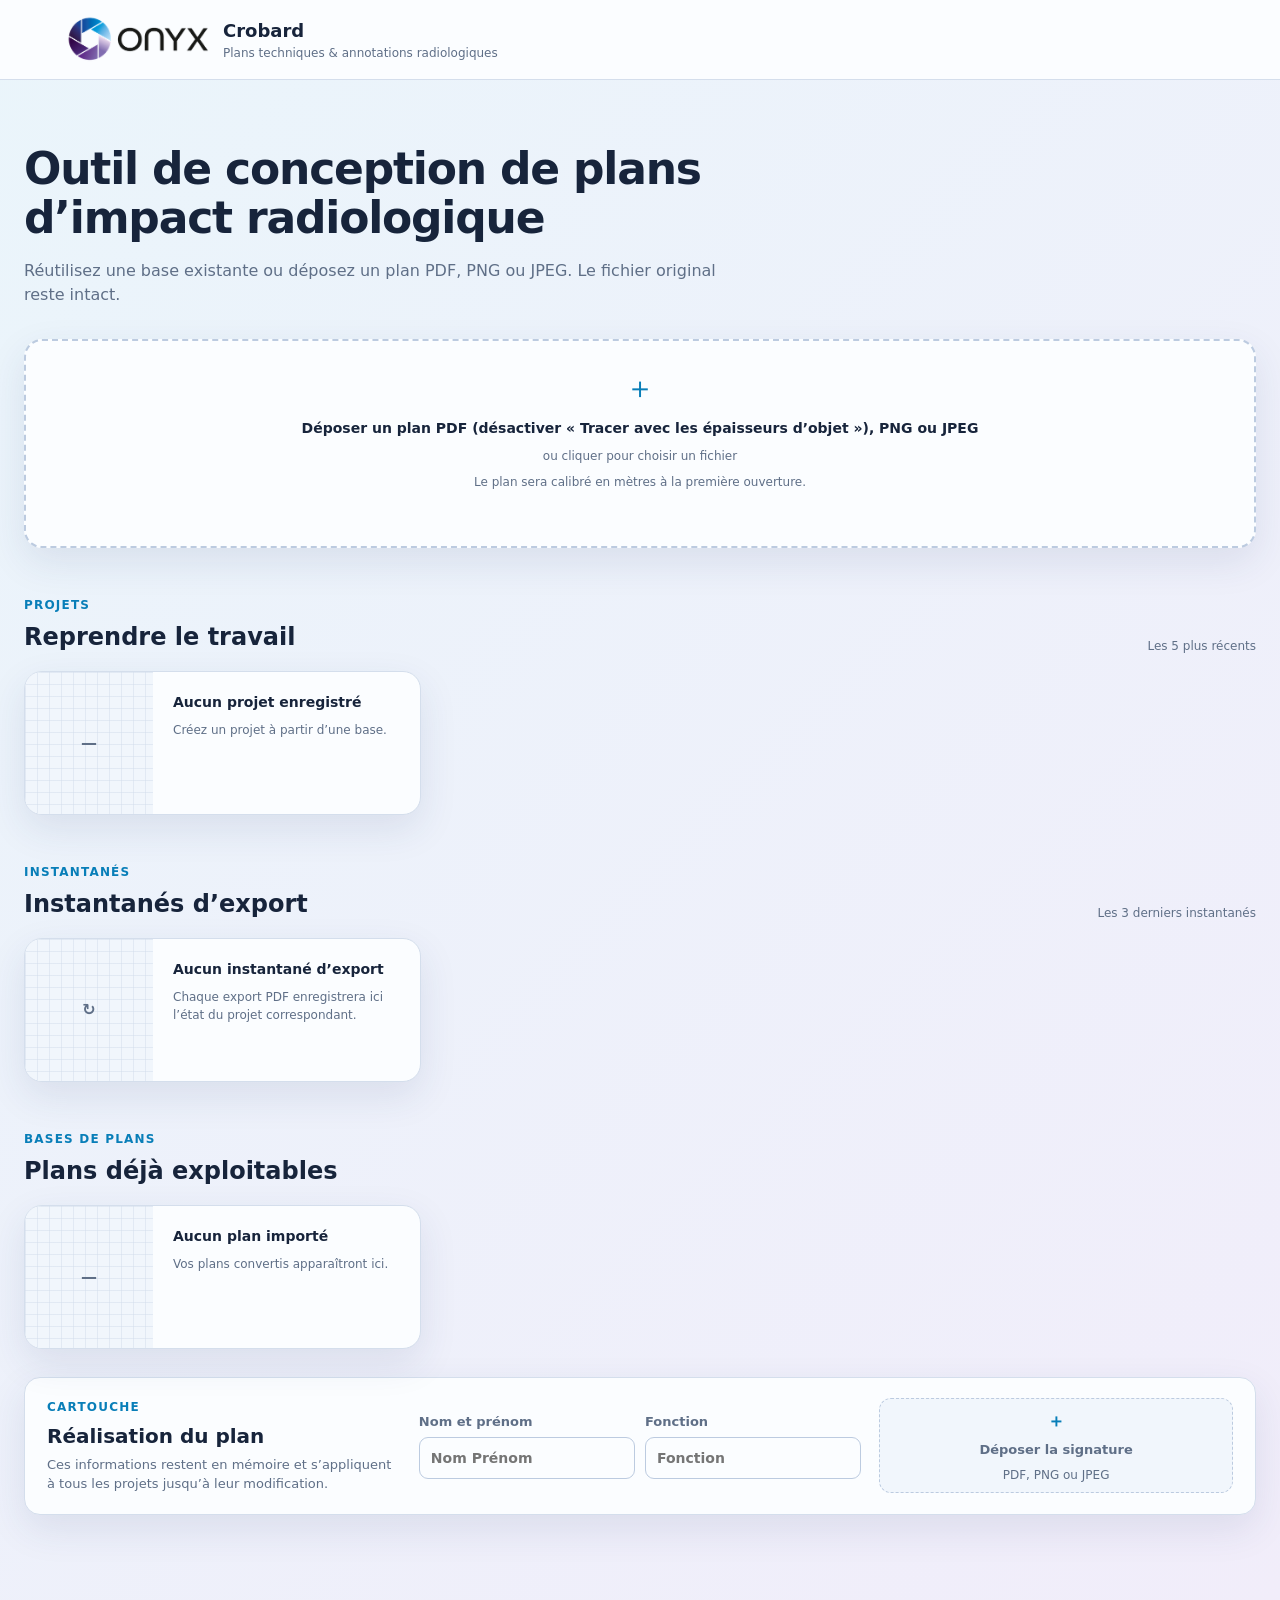
==== commit 25287401: "feat: rename arcenal draw to crobard" ====
--- a/index.html
+++ b/index.html
@@ -4,15 +4,15 @@
     <meta charset="UTF-8" />
     <meta name="viewport" content="width=device-width, initial-scale=1" />
     <meta name="color-scheme" content="light dark" />
-    <title>ARCenal DRAW</title>
-    <link rel="stylesheet" href="styles.css?v=0.9.13" />
+    <title>Crobard</title>
+    <link rel="stylesheet" href="styles.css?v=0.9.16" />
     <style id="print-page-style">@page { size: A3 landscape; margin: 0; }</style>
   </head>
   <body>
     <section id="home-view" class="home-view">
       <header class="home-header">
         <img class="onyx-home-logo" src="assets/onyx-logo.png" alt="ONYX" />
-        <div><strong>ARCenal DRAW</strong><span>Plans techniques &amp; annotations radiologiques</span></div>
+        <div><strong>Crobard</strong><span>Plans techniques &amp; annotations radiologiques</span></div>
       </header>
       <main class="home-content">
         <div class="home-intro">
@@ -111,6 +111,11 @@
           <section id="selection-panel" class="panel tool-panel">
             <p class="eyebrow">SÉLECTION</p><h2>Zones de balisage</h2><p id="selection-message">Cliquez sur les cercles pour les sélectionner.</p>
             <label id="reassign-zone-row" hidden>Attribuer à une société / équipe<select id="reassign-intervention"></select></label>
+            <div id="selection-balisage-settings" hidden>
+              <label>Type de balisage<select id="selection-threshold"><option value="" hidden>Valeurs différentes</option><option value="2.5">2,5 µSv/h</option><option value="25">25 µSv sur 1 h</option><option value="manual">Réglage manuel</option></select></label>
+              <label id="selection-manual-radius-row" hidden>Rayon demandé, en mètres<input id="selection-manual-radius" type="number" min="0.1" step="0.1" value="20" /></label>
+              <label class="check-row" id="selection-attenuation-row"><input id="selection-attenuation" type="checkbox" /> Atténuation 1/250</label>
+            </div>
             <button class="wide-action" id="merge-button" disabled hidden>Fusionner les zones</button><button class="wide-action secondary-action" id="split-button" disabled hidden>Dissocier les zones</button>
           </section>
           <section id="signal-panel" class="panel tool-panel" hidden>
@@ -172,6 +177,6 @@
         <div class="dialog-actions"><button type="button" class="primary" id="start-calibration">Calibrer</button></div>
       </form>
     </dialog>
-    <script src="app.js?v=0.9.13"></script>
+    <script src="app.js?v=0.9.16"></script>
   </body>
 </html>
--- a/styles.css
+++ b/styles.css
@@ -105,6 +105,7 @@
 .inspector{container-type:inline-size;container-name:inspector}.activity-row input[type=number]{appearance:textfield;-moz-appearance:textfield}.activity-row input[type=number]::-webkit-inner-spin-button,.activity-row input[type=number]::-webkit-outer-spin-button{margin:0}.intervention-card input,.intervention-card select{max-width:100%}
 @container inspector (max-width:360px){.intervention-grid{grid-template-columns:minmax(0,1fr)}.intervention-grid .full{grid-column:auto}.activity-row{grid-template-columns:minmax(120px,1fr) minmax(76px,88px)}.result-row{display:grid;grid-template-columns:1fr}.intervention-card{padding:14px}.overzone-settings{grid-template-columns:1fr}}
 @container inspector (max-width:285px){.activity-row{grid-template-columns:1fr}.activity-row select{width:100%}.count-picker{max-width:150px}.panel-heading{gap:10px;flex-direction:column}.count-picker{justify-items:start}}
+#selection-balisage-settings{display:grid;gap:8px;margin:8px 0 12px;padding:9px;border-radius:5px;background:#edf5f8}#selection-balisage-settings[hidden],#selection-manual-radius-row[hidden],#selection-attenuation-row[hidden]{display:none}#selection-balisage-settings label{display:grid;gap:5px}#selection-balisage-settings .check-row{display:flex}
 @media(max-width:1050px){.app-header{gap:8px}.project-heading{flex:1 1 180px}.header-actions{flex:1 1 auto;justify-content:flex-end}.header-actions .primary,.header-actions .secondary{white-space:nowrap}.workspace{min-width:0}}
 @media(max-width:900px){.workspace{grid-template-columns:minmax(0,1fr)}.canvas-area,.inspector,.toolbar{width:100%;max-width:100%}.inspector{max-height:none}.sheet-frame{max-width:100%}}
 @media(max-width:600px){.app-header{align-items:center}.project-heading{max-width:calc(100% - 58px);min-width:0}.header-actions{width:100%;justify-content:stretch;margin:0}.header-actions #settings-button,.header-actions #export-button{display:inline-flex;flex:1;justify-content:center}.header-actions #recalibrate-button{display:none}.toolbar{top:116px}.tool{min-width:68px}.home-intro h1{font-size:clamp(30px,10vw,38px);line-height:1.1}.drop-zone{padding:20px 14px;text-align:center}.home-content{width:calc(100% - 24px)}.home-author-fields{grid-template-columns:1fr}.library-tools{width:100%;align-items:stretch;flex-direction:column}.library-search{width:100%}}
